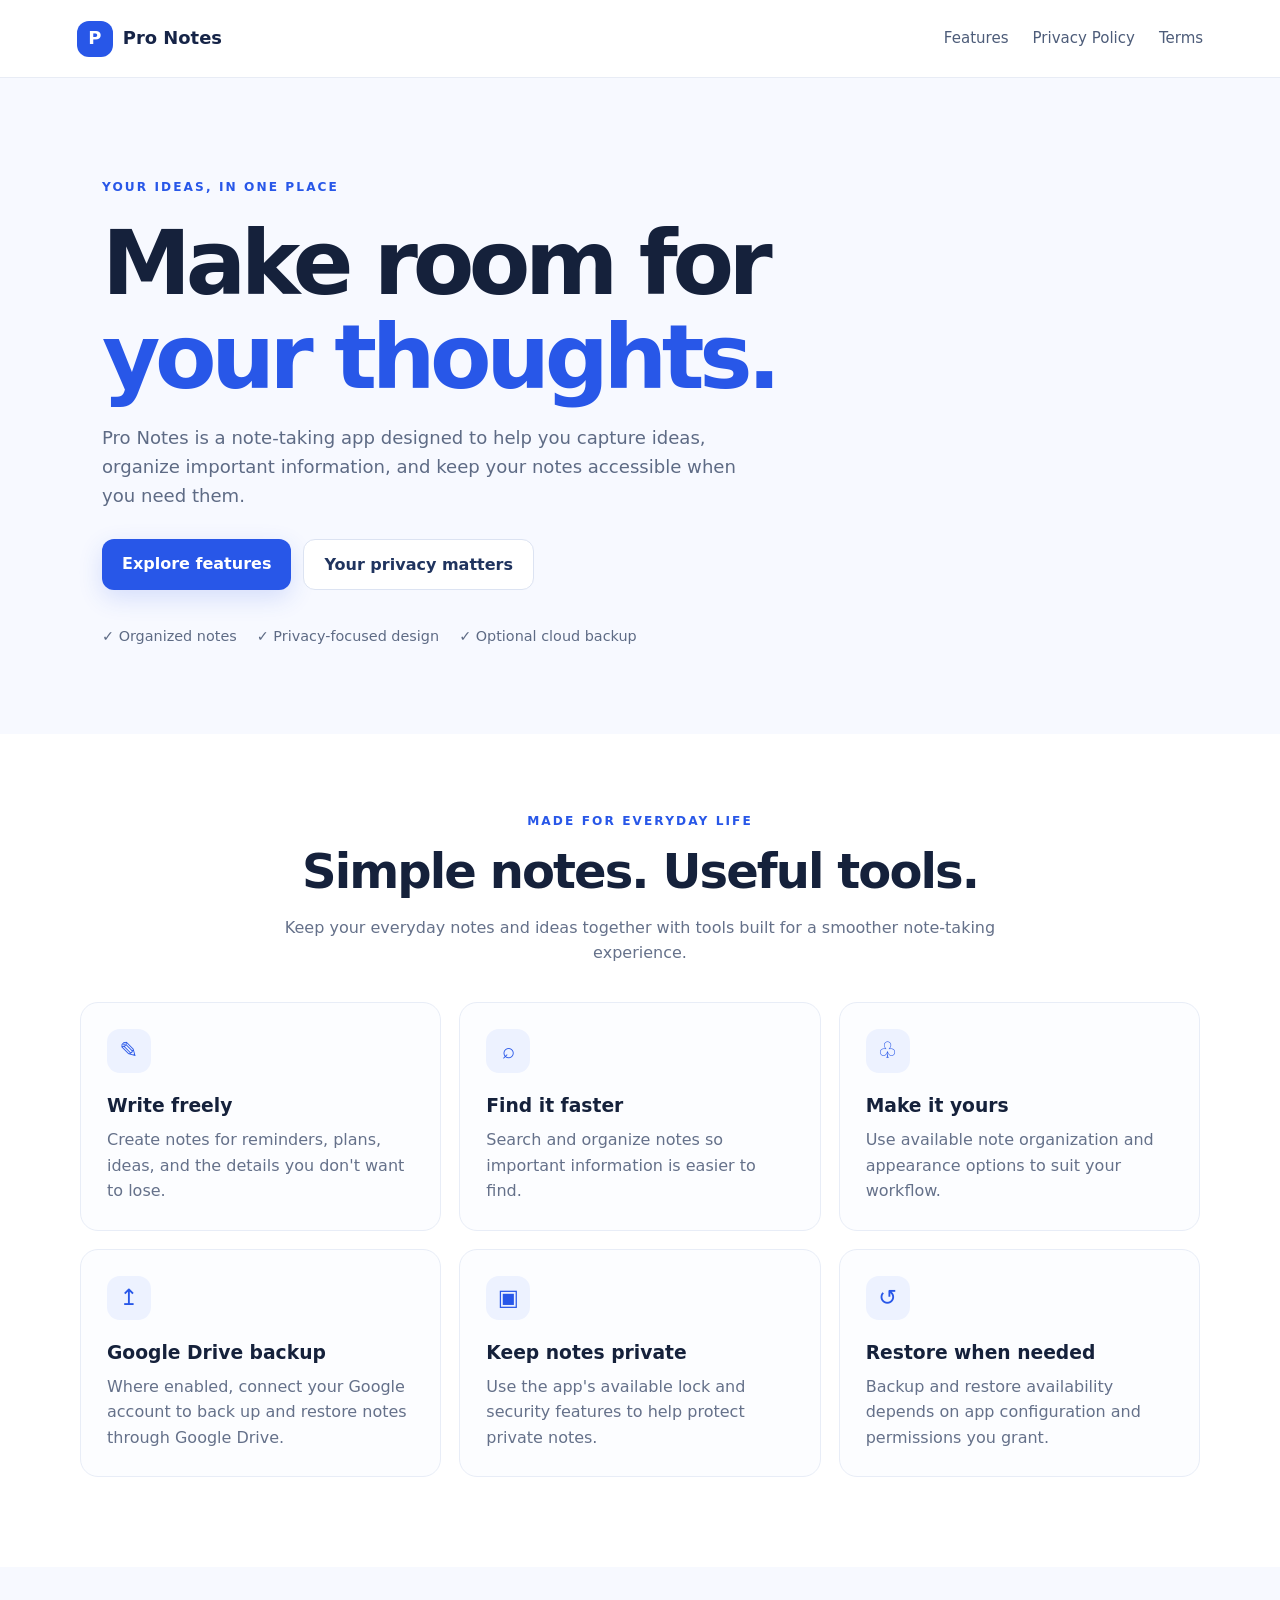
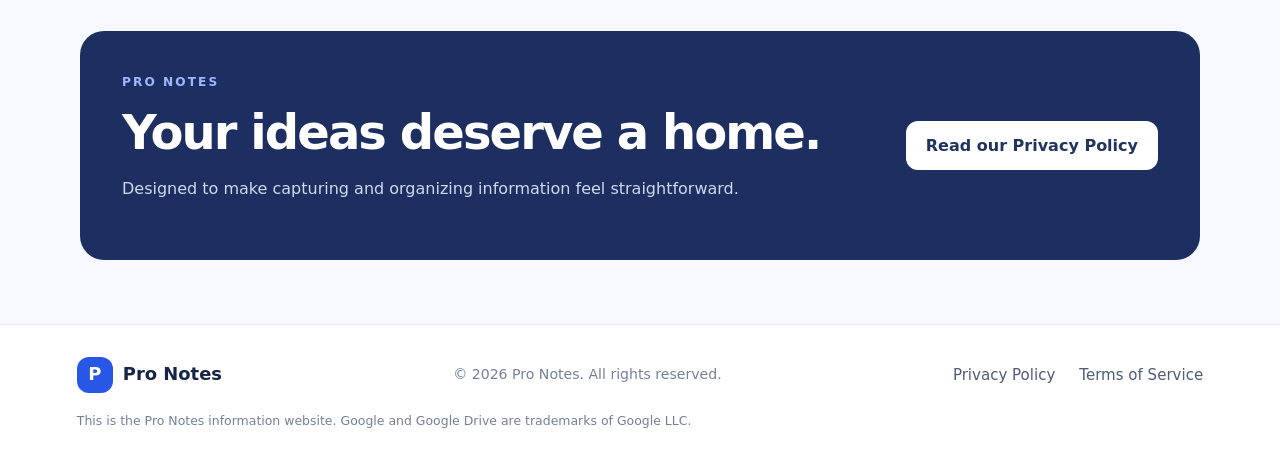
==== index.html @ 03d6ad66 "Add files via upload" ====
<!doctype html>
<html lang="en">
<head>
<meta charset="utf-8"><meta name="viewport" content="width=device-width, initial-scale=1">
<meta name="description" content="Pro Notes helps you create, organize, search, and protect your notes.">
<title>Pro Notes — Your Notes, Organized</title>
<link rel="stylesheet" href="styles.css">
</head>
<body>
<header class="top"><a class="brand" href="index.html"><span class="logo">P</span><span>Pro Notes</span></a><nav><a href="#features">Features</a><a href="privacy/index.html">Privacy Policy</a><a href="terms/index.html">Terms</a></nav></header>
<main>
<section class="hero"><div class="eyebrow">YOUR IDEAS, IN ONE PLACE</div><h1>Make room for<br><span>your thoughts.</span></h1><p>Pro Notes is a note-taking app designed to help you capture ideas, organize important information, and keep your notes accessible when you need them.</p><div class="actions"><a class="btn primary" href="#features">Explore features</a><a class="btn secondary" href="privacy/index.html">Your privacy matters</a></div><div class="trust"><span>✓ Organized notes</span><span>✓ Privacy-focused design</span><span>✓ Optional cloud backup</span></div></section>
<section id="features" class="features"><div class="section-head"><div class="eyebrow">MADE FOR EVERYDAY LIFE</div><h2>Simple notes. Useful tools.</h2><p>Keep your everyday notes and ideas together with tools built for a smoother note-taking experience.</p></div><div class="cards"><article><div class="ico">✎</div><h3>Write freely</h3><p>Create notes for reminders, plans, ideas, and the details you don't want to lose.</p></article><article><div class="ico">⌕</div><h3>Find it faster</h3><p>Search and organize notes so important information is easier to find.</p></article><article><div class="ico">♧</div><h3>Make it yours</h3><p>Use available note organization and appearance options to suit your workflow.</p></article><article><div class="ico">↥</div><h3>Google Drive backup</h3><p>Where enabled, connect your Google account to back up and restore notes through Google Drive.</p></article><article><div class="ico">▣</div><h3>Keep notes private</h3><p>Use the app's available lock and security features to help protect private notes.</p></article><article><div class="ico">↺</div><h3>Restore when needed</h3><p>Backup and restore availability depends on app configuration and permissions you grant.</p></article></div></section>
<section class="callout"><div><div class="eyebrow">PRO NOTES</div><h2>Your ideas deserve a home.</h2><p>Designed to make capturing and organizing information feel straightforward.</p></div><a class="btn light" href="privacy/index.html">Read our Privacy Policy</a></section>
</main><footer><a class="brand" href="index.html"><span class="logo">P</span><span>Pro Notes</span></a><p>© <span id="year">2026</span> Pro Notes. All rights reserved.</p><div><a href="privacy/index.html">Privacy Policy</a><a href="terms/index.html">Terms of Service</a></div><p class="small">This is the Pro Notes information website. Google and Google Drive are trademarks of Google LLC.</p></footer>
</body></html>
---- styles.css ----
*{box-sizing:border-box}html{scroll-behavior:smooth}body{margin:0;font-family:Inter,ui-sans-serif,system-ui,-apple-system,BlinkMacSystemFont,"Segoe UI",sans-serif;color:#15213b;background:#f7f9ff;line-height:1.6}.top{height:78px;display:flex;align-items:center;justify-content:space-between;padding:0 max(6vw,22px);background:#fff;border-bottom:1px solid #e8ecf5}.brand{display:flex;align-items:center;gap:10px;color:#162447;text-decoration:none;font-weight:800;font-size:1.12rem}.logo{width:36px;height:36px;border-radius:12px;background:#2857e8;color:white;display:grid;place-items:center;font-weight:900}nav,footer>div{display:flex;gap:24px}nav a,footer a{color:#4d5c79;text-decoration:none;font-size:.94rem}nav a:hover,footer a:hover{color:#2857e8}.hero{padding:100px 22px 86px;max-width:1120px;margin:auto}.eyebrow{font-size:.76rem;letter-spacing:.17em;font-weight:800;color:#2857e8}.hero h1{font-size:clamp(3rem,7vw,5.6rem);line-height:1.04;letter-spacing:-.06em;margin:20px 0}.hero h1 span{color:#2857e8}.hero p{max-width:650px;color:#5e6b85;font-size:1.13rem}.actions{display:flex;flex-wrap:wrap;gap:12px;margin:28px 0}.btn{display:inline-block;padding:12px 20px;border-radius:12px;text-decoration:none;font-weight:700}.primary{background:#2857e8;color:#fff;box-shadow:0 8px 24px #2857e82a}.secondary{background:#fff;color:#20345f;border:1px solid #dce3f2}.trust{display:flex;flex-wrap:wrap;gap:20px;margin-top:35px;color:#5e6b85;font-size:.9rem}.features{background:#fff;padding:78px max(6vw,22px) 90px}.section-head{max-width:720px;margin:0 auto 36px;text-align:center}.section-head h2,.callout h2{font-size:clamp(2rem,4vw,3rem);line-height:1.15;letter-spacing:-.04em;margin:12px 0}.section-head p,.cards p,.callout p{color:#65718a}.cards{max-width:1120px;margin:auto;display:grid;grid-template-columns:repeat(3,1fr);gap:18px}.cards article{padding:26px;border:1px solid #e8edf7;border-radius:18px;background:#fcfdff}.ico{display:grid;place-items:center;width:44px;height:44px;border-radius:13px;background:#edf2ff;color:#2857e8;font-size:1.4rem}.cards h3{margin:18px 0 6px}.cards p{margin:0}.callout{max-width:1120px;margin:64px auto;padding:42px;border-radius:24px;background:#1c2f60;color:#fff;display:flex;justify-content:space-between;align-items:center;gap:24px}.callout .eyebrow{color:#9db7ff}.callout p{color:#d1d9ee}.light{background:#fff;color:#20345f;white-space:nowrap}footer{padding:32px max(6vw,22px);background:#fff;border-top:1px solid #e8ecf5;display:flex;align-items:center;justify-content:space-between;gap:18px;flex-wrap:wrap}footer p{font-size:.88rem;color:#74809a;margin:0}.small{width:100%;font-size:.78rem}@media(max-width:760px){.top{height:auto;min-height:70px;gap:12px;flex-wrap:wrap;padding-top:16px;padding-bottom:16px}nav{gap:14px;flex-wrap:wrap}.hero{padding-top:70px}.cards{grid-template-columns:1fr}.callout{margin:30px 18px;padding:28px;display:block}.callout .btn{margin-top:14px}footer{align-items:flex-start;flex-direction:column}}
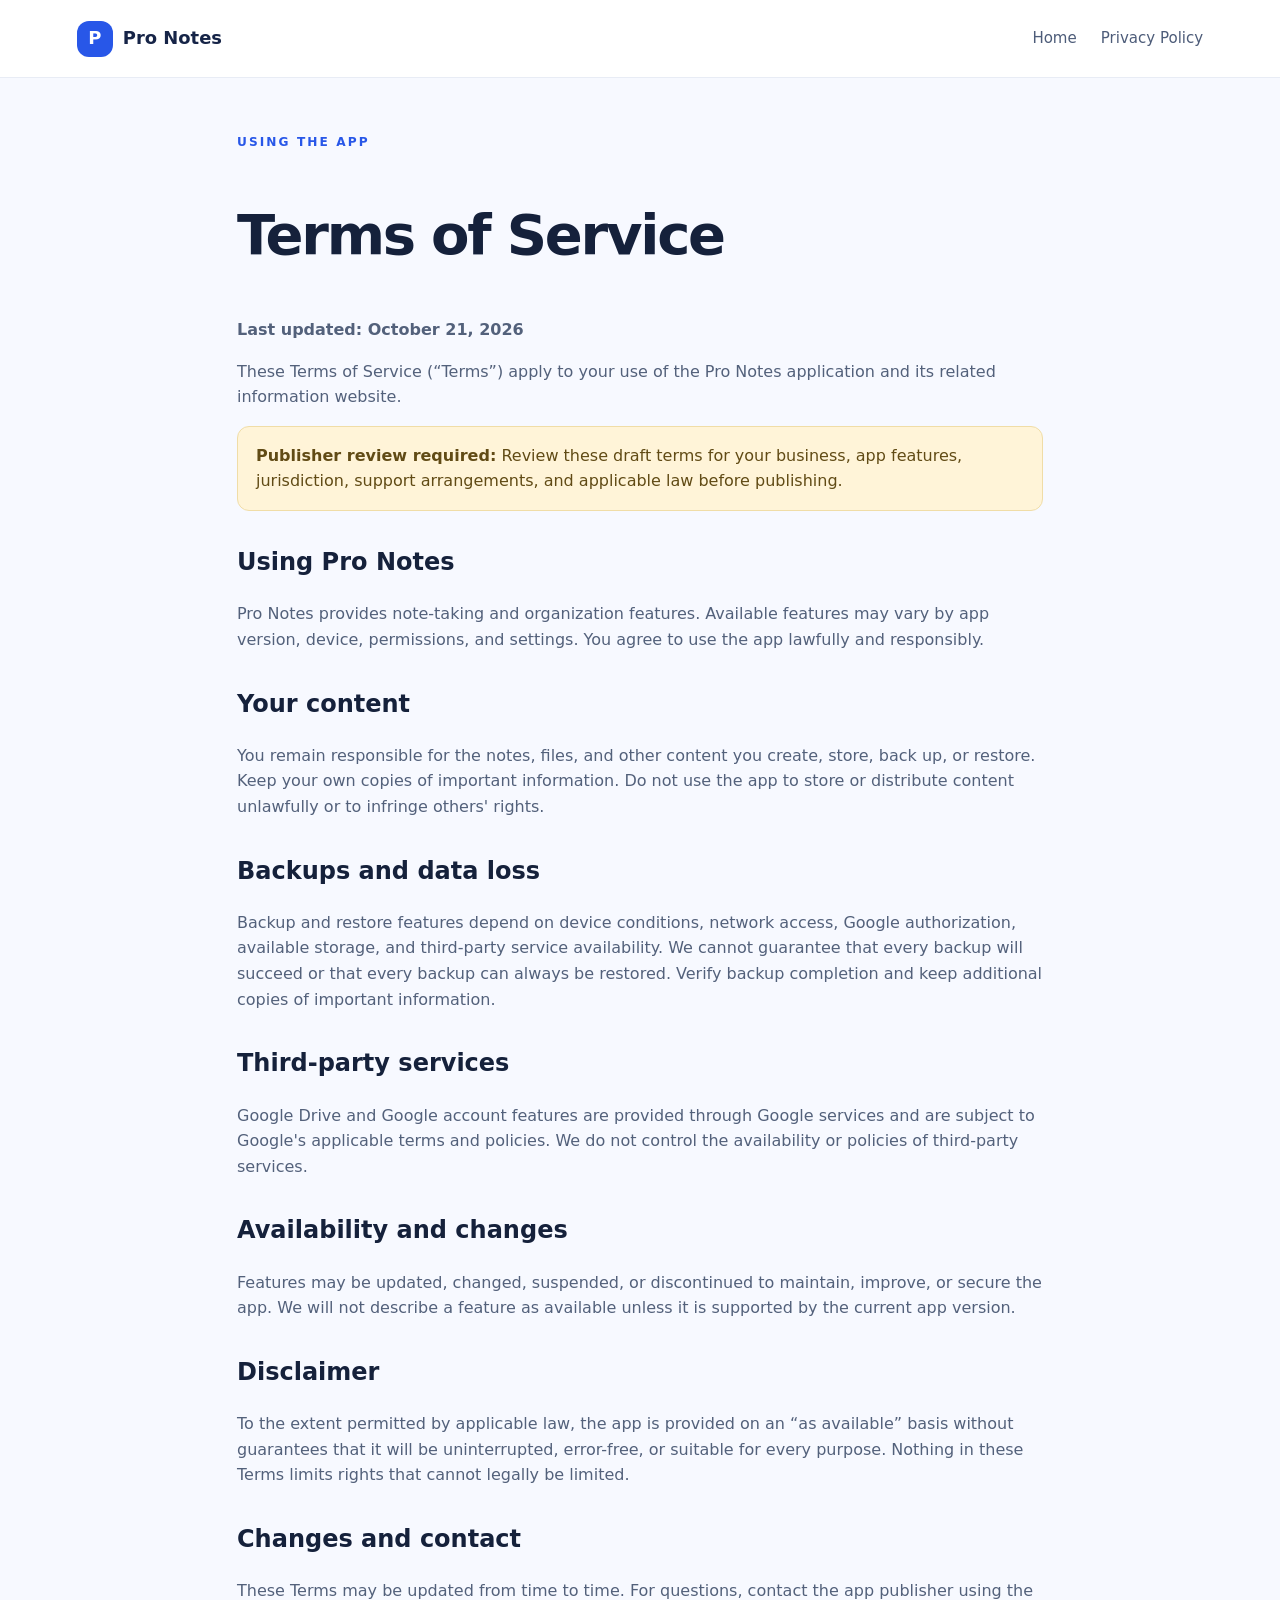
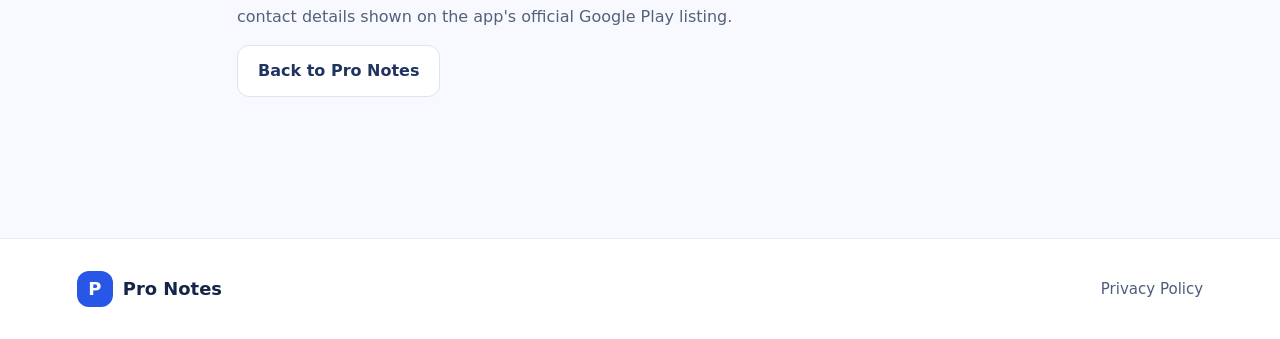
==== commit c8d42e81: "Add files via upload" ====
--- a/index.html
+++ b/index.html
@@ -1,16 +1 @@
-<!doctype html>
-<html lang="en">
-<head>
-<meta charset="utf-8"><meta name="viewport" content="width=device-width, initial-scale=1">
-<meta name="description" content="Pro Notes helps you create, organize, search, and protect your notes.">
-<title>Pro Notes — Your Notes, Organized</title>
-<link rel="stylesheet" href="styles.css">
-</head>
-<body>
-<header class="top"><a class="brand" href="index.html"><span class="logo">P</span><span>Pro Notes</span></a><nav><a href="#features">Features</a><a href="privacy/index.html">Privacy Policy</a><a href="terms/index.html">Terms</a></nav></header>
-<main>
-<section class="hero"><div class="eyebrow">YOUR IDEAS, IN ONE PLACE</div><h1>Make room for<br><span>your thoughts.</span></h1><p>Pro Notes is a note-taking app designed to help you capture ideas, organize important information, and keep your notes accessible when you need them.</p><div class="actions"><a class="btn primary" href="#features">Explore features</a><a class="btn secondary" href="privacy/index.html">Your privacy matters</a></div><div class="trust"><span>✓ Organized notes</span><span>✓ Privacy-focused design</span><span>✓ Optional cloud backup</span></div></section>
-<section id="features" class="features"><div class="section-head"><div class="eyebrow">MADE FOR EVERYDAY LIFE</div><h2>Simple notes. Useful tools.</h2><p>Keep your everyday notes and ideas together with tools built for a smoother note-taking experience.</p></div><div class="cards"><article><div class="ico">✎</div><h3>Write freely</h3><p>Create notes for reminders, plans, ideas, and the details you don't want to lose.</p></article><article><div class="ico">⌕</div><h3>Find it faster</h3><p>Search and organize notes so important information is easier to find.</p></article><article><div class="ico">♧</div><h3>Make it yours</h3><p>Use available note organization and appearance options to suit your workflow.</p></article><article><div class="ico">↥</div><h3>Google Drive backup</h3><p>Where enabled, connect your Google account to back up and restore notes through Google Drive.</p></article><article><div class="ico">▣</div><h3>Keep notes private</h3><p>Use the app's available lock and security features to help protect private notes.</p></article><article><div class="ico">↺</div><h3>Restore when needed</h3><p>Backup and restore availability depends on app configuration and permissions you grant.</p></article></div></section>
-<section class="callout"><div><div class="eyebrow">PRO NOTES</div><h2>Your ideas deserve a home.</h2><p>Designed to make capturing and organizing information feel straightforward.</p></div><a class="btn light" href="privacy/index.html">Read our Privacy Policy</a></section>
-</main><footer><a class="brand" href="index.html"><span class="logo">P</span><span>Pro Notes</span></a><p>© <span id="year">2026</span> Pro Notes. All rights reserved.</p><div><a href="privacy/index.html">Privacy Policy</a><a href="terms/index.html">Terms of Service</a></div><p class="small">This is the Pro Notes information website. Google and Google Drive are trademarks of Google LLC.</p></footer>
-</body></html>+<!doctype html><html lang="en"><head><meta charset="utf-8"><meta name="viewport" content="width=device-width,initial-scale=1"><title>Terms of Service — Pro Notes</title><link rel="stylesheet" href="../styles.css"><style>.doc{max-width:850px;margin:55px auto;padding:0 22px 70px}.doc h1{font-size:clamp(2.3rem,5vw,3.5rem);letter-spacing:-.04em}.doc h2{margin-top:32px}.doc p,.doc li{color:#53617b}.notice{padding:16px 18px;background:#fff4d8;border:1px solid #f0dda7;border-radius:12px;color:#614b15}</style></head><body><header class="top"><a class="brand" href="../index.html"><span class="logo">P</span><span>Pro Notes</span></a><nav><a href="../index.html">Home</a><a href="../privacy/index.html">Privacy Policy</a></nav></header><main class="doc"><div class="eyebrow">USING THE APP</div><h1>Terms of Service</h1><p><strong>Last updated: October 21, 2026</strong></p><p>These Terms of Service (“Terms”) apply to your use of the Pro Notes application and its related information website.</p><div class="notice"><strong>Publisher review required:</strong> Review these draft terms for your business, app features, jurisdiction, support arrangements, and applicable law before publishing.</div><h2>Using Pro Notes</h2><p>Pro Notes provides note-taking and organization features. Available features may vary by app version, device, permissions, and settings. You agree to use the app lawfully and responsibly.</p><h2>Your content</h2><p>You remain responsible for the notes, files, and other content you create, store, back up, or restore. Keep your own copies of important information. Do not use the app to store or distribute content unlawfully or to infringe others' rights.</p><h2>Backups and data loss</h2><p>Backup and restore features depend on device conditions, network access, Google authorization, available storage, and third-party service availability. We cannot guarantee that every backup will succeed or that every backup can always be restored. Verify backup completion and keep additional copies of important information.</p><h2>Third-party services</h2><p>Google Drive and Google account features are provided through Google services and are subject to Google's applicable terms and policies. We do not control the availability or policies of third-party services.</p><h2>Availability and changes</h2><p>Features may be updated, changed, suspended, or discontinued to maintain, improve, or secure the app. We will not describe a feature as available unless it is supported by the current app version.</p><h2>Disclaimer</h2><p>To the extent permitted by applicable law, the app is provided on an “as available” basis without guarantees that it will be uninterrupted, error-free, or suitable for every purpose. Nothing in these Terms limits rights that cannot legally be limited.</p><h2>Changes and contact</h2><p>These Terms may be updated from time to time. For questions, contact the app publisher using the contact details shown on the app's official Google Play listing.</p><p><a class="btn secondary" href="../index.html">Back to Pro Notes</a></p></main><footer><a class="brand" href="../index.html"><span class="logo">P</span><span>Pro Notes</span></a><div><a href="../privacy/index.html">Privacy Policy</a></div></footer></body></html>
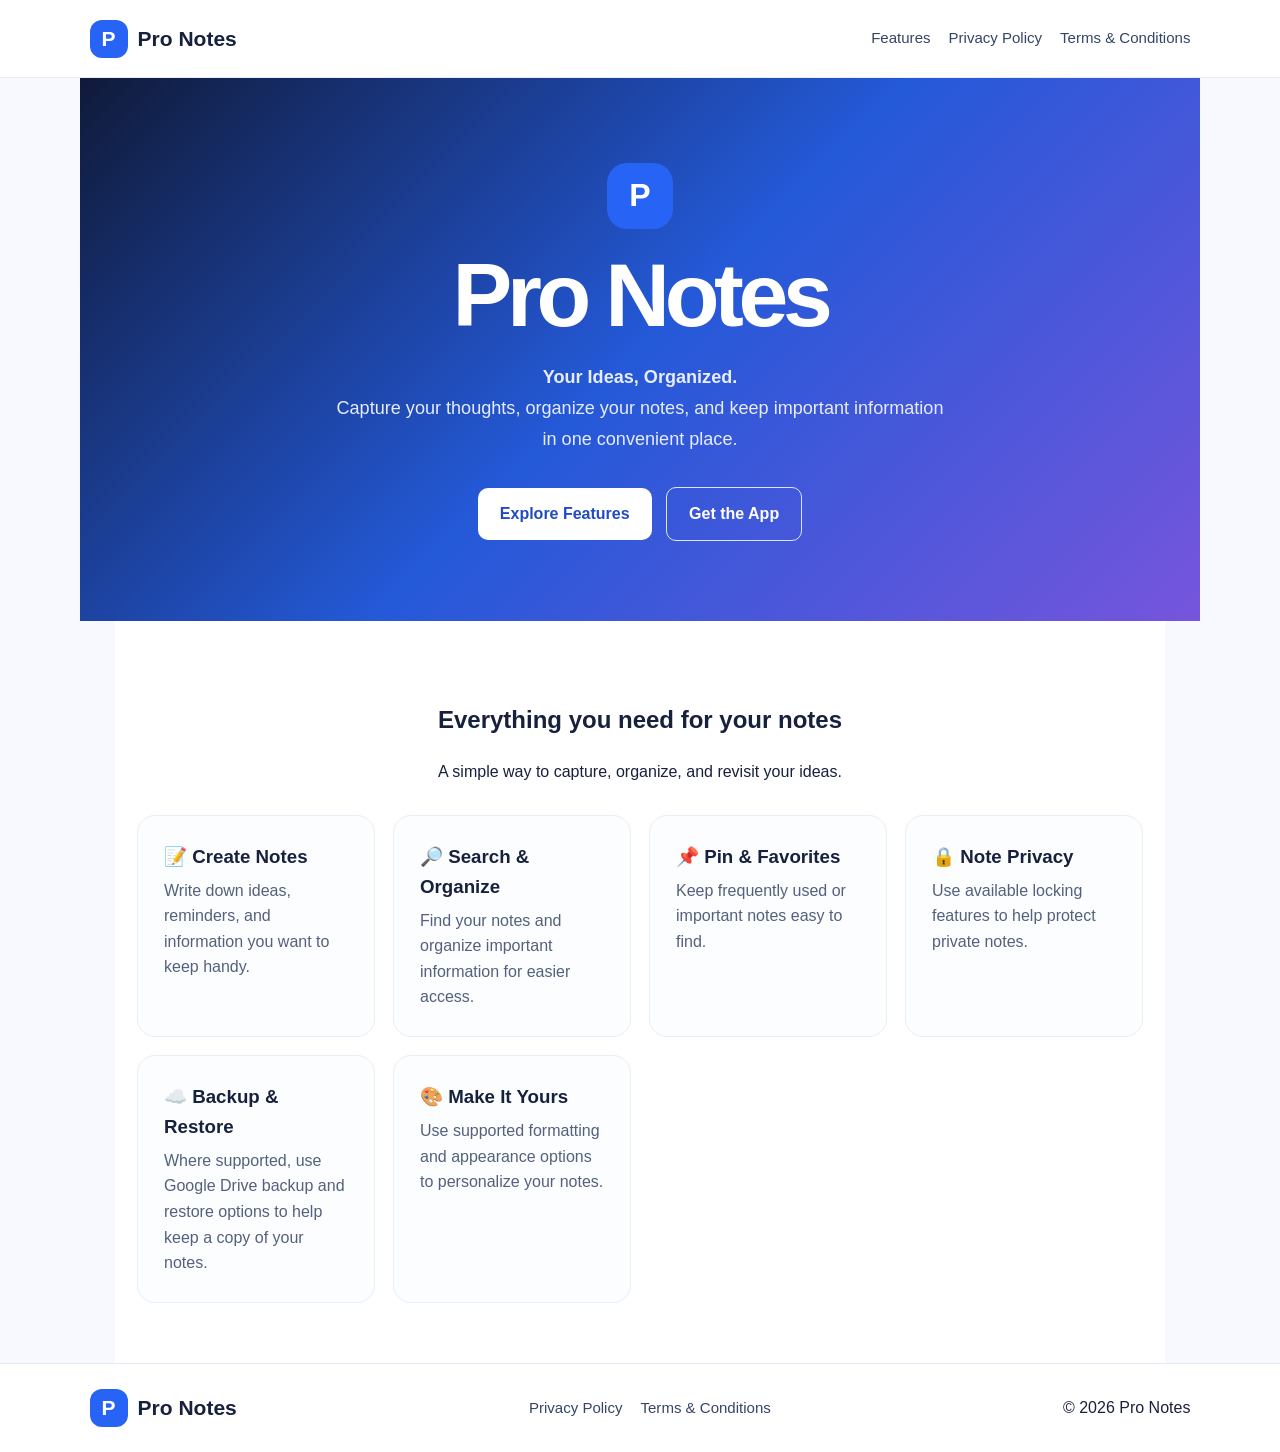
==== commit c25eec7d: "Update index.html" ====
--- a/index.html
+++ b/index.html
@@ -1 +1,95 @@
-<!doctype html><html lang="en"><head><meta charset="utf-8"><meta name="viewport" content="width=device-width,initial-scale=1"><title>Terms of Service — Pro Notes</title><link rel="stylesheet" href="../styles.css"><style>.doc{max-width:850px;margin:55px auto;padding:0 22px 70px}.doc h1{font-size:clamp(2.3rem,5vw,3.5rem);letter-spacing:-.04em}.doc h2{margin-top:32px}.doc p,.doc li{color:#53617b}.notice{padding:16px 18px;background:#fff4d8;border:1px solid #f0dda7;border-radius:12px;color:#614b15}</style></head><body><header class="top"><a class="brand" href="../index.html"><span class="logo">P</span><span>Pro Notes</span></a><nav><a href="../index.html">Home</a><a href="../privacy/index.html">Privacy Policy</a></nav></header><main class="doc"><div class="eyebrow">USING THE APP</div><h1>Terms of Service</h1><p><strong>Last updated: October 21, 2026</strong></p><p>These Terms of Service (“Terms”) apply to your use of the Pro Notes application and its related information website.</p><div class="notice"><strong>Publisher review required:</strong> Review these draft terms for your business, app features, jurisdiction, support arrangements, and applicable law before publishing.</div><h2>Using Pro Notes</h2><p>Pro Notes provides note-taking and organization features. Available features may vary by app version, device, permissions, and settings. You agree to use the app lawfully and responsibly.</p><h2>Your content</h2><p>You remain responsible for the notes, files, and other content you create, store, back up, or restore. Keep your own copies of important information. Do not use the app to store or distribute content unlawfully or to infringe others' rights.</p><h2>Backups and data loss</h2><p>Backup and restore features depend on device conditions, network access, Google authorization, available storage, and third-party service availability. We cannot guarantee that every backup will succeed or that every backup can always be restored. Verify backup completion and keep additional copies of important information.</p><h2>Third-party services</h2><p>Google Drive and Google account features are provided through Google services and are subject to Google's applicable terms and policies. We do not control the availability or policies of third-party services.</p><h2>Availability and changes</h2><p>Features may be updated, changed, suspended, or discontinued to maintain, improve, or secure the app. We will not describe a feature as available unless it is supported by the current app version.</p><h2>Disclaimer</h2><p>To the extent permitted by applicable law, the app is provided on an “as available” basis without guarantees that it will be uninterrupted, error-free, or suitable for every purpose. Nothing in these Terms limits rights that cannot legally be limited.</p><h2>Changes and contact</h2><p>These Terms may be updated from time to time. For questions, contact the app publisher using the contact details shown on the app's official Google Play listing.</p><p><a class="btn secondary" href="../index.html">Back to Pro Notes</a></p></main><footer><a class="brand" href="../index.html"><span class="logo">P</span><span>Pro Notes</span></a><div><a href="../privacy/index.html">Privacy Policy</a></div></footer></body></html>+
+<!doctype html>
+<html lang="en">
+<head>
+  <meta charset="utf-8">
+  <meta name="viewport" content="width=device-width, initial-scale=1">
+  <meta name="theme-color" content="#101a3a">
+  <meta name="description" content="Pro Notes helps you capture ideas, organize notes, and keep important information close at hand.">
+  <title>Pro Notes — Your Ideas, Organized</title>
+  <link rel="stylesheet" href="styles.css">
+  <style>
+    body { margin:0; font-family:Arial,sans-serif; background:#f7f9ff; color:#17213d; }
+    .top { display:flex; justify-content:space-between; align-items:center; padding:18px 7%; background:#fff; }
+    .brand { display:flex; align-items:center; gap:10px; text-decoration:none; color:#17213d; font-weight:bold; font-size:21px; }
+    .logo { display:grid; place-items:center; width:38px; height:38px; border-radius:12px; background:#2764f5; color:white; }
+    nav { display:flex; gap:18px; flex-wrap:wrap; }
+    nav a, footer a { color:#344567; text-decoration:none; }
+    .hero { text-align:center; padding:85px 20px 75px; color:white; background:linear-gradient(135deg,#101a3a,#2459d8,#7655dc); }
+    .hero .logo { margin:auto; width:66px; height:66px; font-size:32px; border-radius:20px; }
+    h1 { font-size:clamp(38px,7vw,66px); margin:22px 0 12px; }
+    .hero p { max-width:620px; margin:0 auto 28px; line-height:1.7; color:#e7ecff; }
+    .btn { display:inline-block; padding:13px 22px; margin:5px; border-radius:10px; background:#fff; color:#204bc2; text-decoration:none; font-weight:bold; }
+    .btn.secondary { background:transparent; color:white; border:1px solid #dce4ff; }
+    .features { max-width:1050px; margin:auto; padding:60px 22px; }
+    .features h2, .features > p { text-align:center; }
+    .cards { display:grid; grid-template-columns:repeat(auto-fit,minmax(220px,1fr)); gap:18px; margin-top:30px; }
+    .card { background:white; padding:24px; border:1px solid #e3e8f5; border-radius:16px; }
+    .card h3 { margin-top:0; }
+    .card p { color:#53617b; line-height:1.6; }
+    footer { display:flex; justify-content:space-between; gap:18px; flex-wrap:wrap; padding:25px 7%; background:#fff; border-top:1px solid #e3e8f5; }
+    footer div { display:flex; gap:18px; flex-wrap:wrap; }
+  </style>
+</head>
+<body>
+  <header class="top">
+    <a class="brand" href="./"><span class="logo">P</span><span>Pro Notes</span></a>
+    <nav>
+      <a href="#features">Features</a>
+      <a href="privacy/">Privacy Policy</a>
+      <a href="terms/">Terms &amp; Conditions</a>
+    </nav>
+  </header>
+
+  <main>
+    <section class="hero">
+      <div class="logo">P</div>
+      <h1>Pro Notes</h1>
+      <p><strong>Your Ideas, Organized.</strong><br>
+      Capture your thoughts, organize your notes, and keep important information in one convenient place.</p>
+      <a class="btn" href="#features">Explore Features</a>
+      <a class="btn secondary" href="https://play.google.com/store/apps/details?id=com.ranaasim.pronotes">Get the App</a>
+    </section>
+
+    <section class="features" id="features">
+      <h2>Everything you need for your notes</h2>
+      <p>A simple way to capture, organize, and revisit your ideas.</p>
+      <div class="cards">
+        <article class="card">
+          <h3>📝 Create Notes</h3>
+          <p>Write down ideas, reminders, and information you want to keep handy.</p>
+        </article>
+        <article class="card">
+          <h3>🔎 Search &amp; Organize</h3>
+          <p>Find your notes and organize important information for easier access.</p>
+        </article>
+        <article class="card">
+          <h3>📌 Pin &amp; Favorites</h3>
+          <p>Keep frequently used or important notes easy to find.</p>
+        </article>
+        <article class="card">
+          <h3>🔒 Note Privacy</h3>
+          <p>Use available locking features to help protect private notes.</p>
+        </article>
+        <article class="card">
+          <h3>☁️ Backup &amp; Restore</h3>
+          <p>Where supported, use Google Drive backup and restore options to help keep a copy of your notes.</p>
+        </article>
+        <article class="card">
+          <h3>🎨 Make It Yours</h3>
+          <p>Use supported formatting and appearance options to personalize your notes.</p>
+        </article>
+      </div>
+    </section>
+  </main>
+
+  <footer>
+    <a class="brand" href="./"><span class="logo">P</span><span>Pro Notes</span></a>
+    <div>
+      <a href="privacy/">Privacy Policy</a>
+      <a href="terms/">Terms &amp; Conditions</a>
+    </div>
+    <span>© 2026 Pro Notes</span>
+  </footer>
+</body>
+</html>
